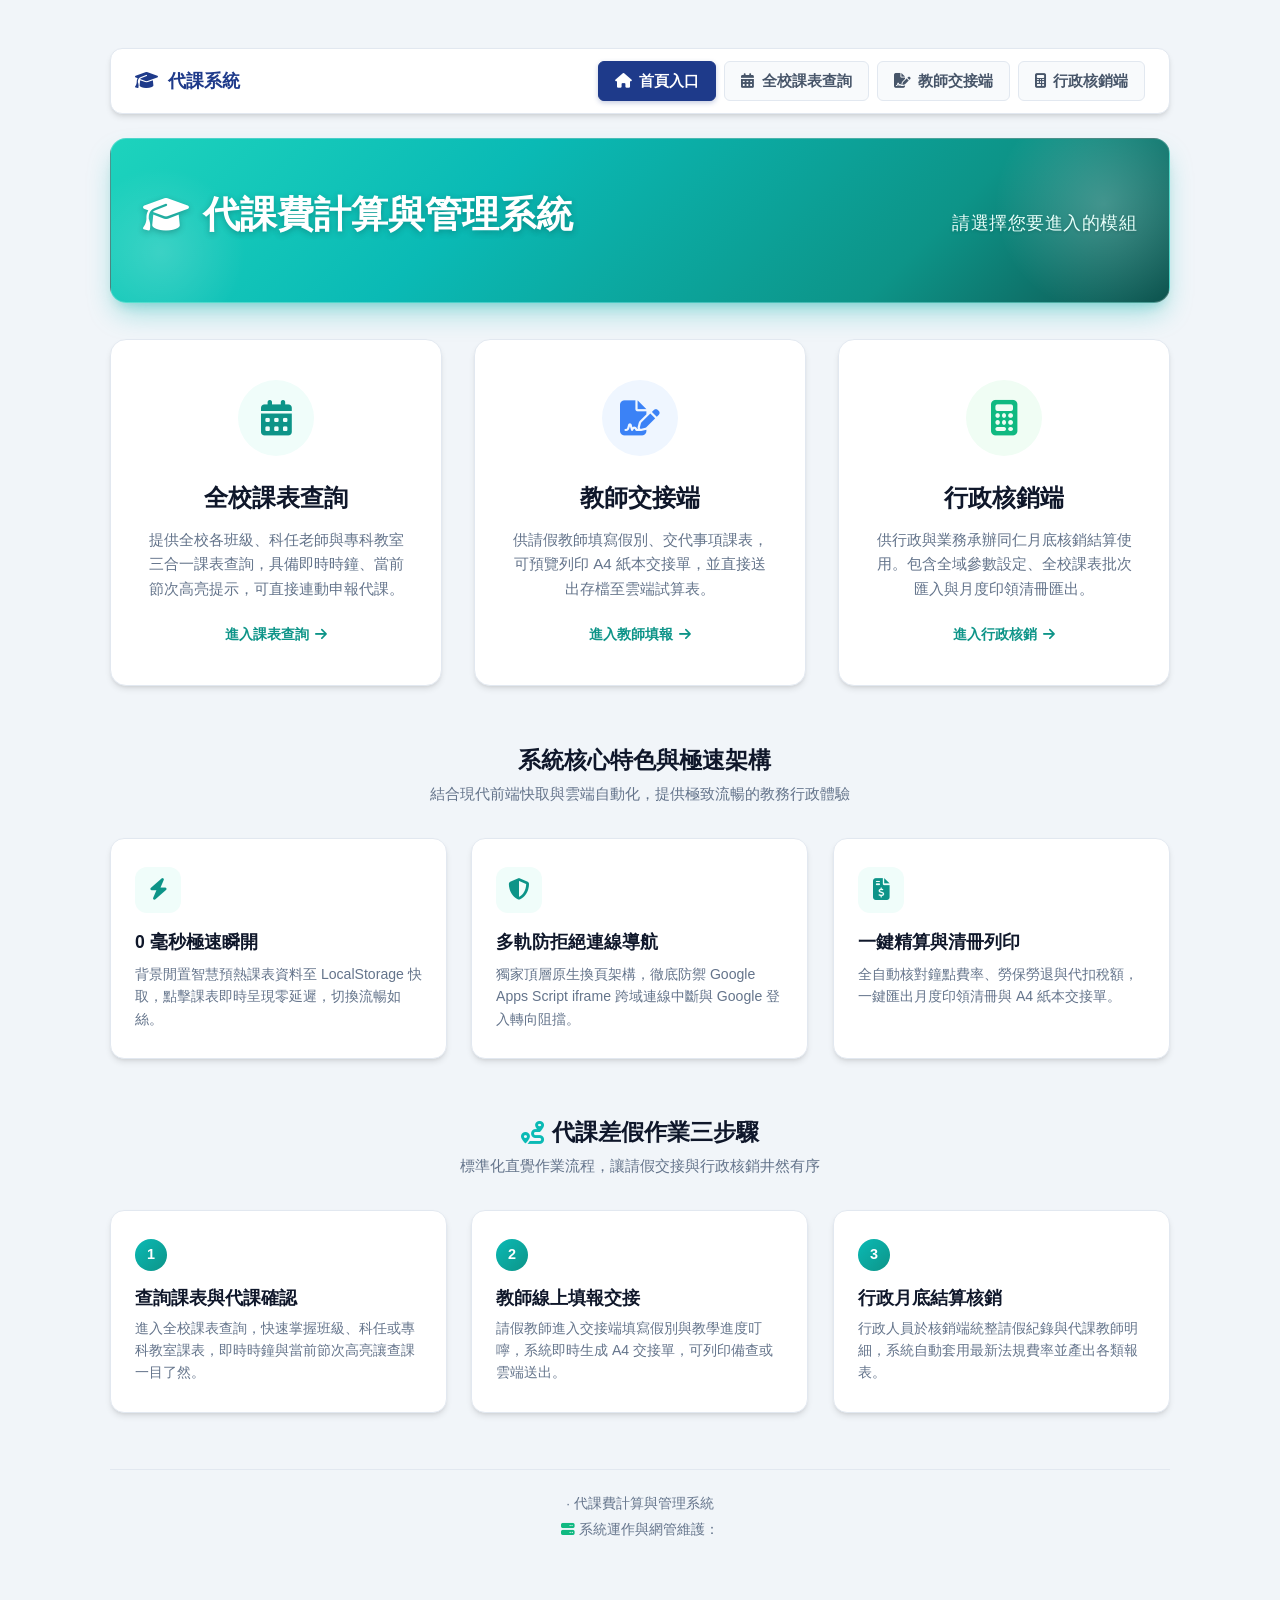
==== index.html @ 01d99219 "feat(ui): apply Tiffany Green header and add scroll-triggered animation system to portal" ====
<!DOCTYPE html>
<html lang="zh-TW">
<head>
  <meta charset="UTF-8">
  <meta name="viewport" content="width=device-width, initial-scale=1.0">
  <title>代課費計算與管理系統 - 入口門戶</title>
  
  <!-- FontAwesome Icons -->
  <link rel="stylesheet" href="https://cdnjs.cloudflare.com/ajax/libs/font-awesome/6.4.0/css/all.min.css">
  
  <style>
/* Modern Design System for Substitute Teacher Fee System */
:root {
  --primary-color: #1e3a8a;
  --primary-hover: #172554;
  --secondary-color: #0284c7;
  --accent-color: #f59e0b;
  --bg-color: #f1f5f9;
  --card-bg: #ffffff;
  --text-color: #1e293b;
  --text-light: #64748b;
  --border-color: #e2e8f0;
  --success-color: #10b981;
  --danger-color: #ef4444;
  --radius-sm: 6px;
  --radius-md: 12px;
  --radius-lg: 16px;
  --shadow: 0 4px 6px -1px rgba(0, 0, 0, 0.1), 0 2px 4px -2px rgba(0, 0, 0, 0.1);
  --shadow-lg: 0 10px 15px -3px rgba(0, 0, 0, 0.1), 0 4px 6px -4px rgba(0, 0, 0, 0.1);
}

* {
  box-sizing: border-box;
  margin: 0;
  padding: 0;
}

body {
  font-family: -apple-system, BlinkMacSystemFont, "Segoe UI", Roboto, "Helvetica Neue", Arial, "Microsoft JhengHei", sans-serif;
  background-color: var(--bg-color);
  color: var(--text-color);
  line-height: 1.5;
  padding: 1.5rem;
}

.container {
  max-width: 1200px;
  margin: 0 auto;
}

/* Top Global Navigation Bar */
.top-navbar {
  display: flex;
  align-items: center;
  justify-content: space-between;
  background: white;
  padding: 0.75rem 1.5rem;
  border-radius: var(--radius-md);
  box-shadow: var(--shadow);
  border: 1px solid var(--border-color);
  margin-bottom: 1.5rem;
  flex-wrap: wrap;
  gap: 0.75rem;
}

.nav-brand {
  font-weight: 800;
  font-size: 1.15rem;
  color: var(--primary-color);
  display: flex;
  align-items: center;
  gap: 0.6rem;
  text-decoration: none;
}

.nav-menu {
  display: flex;
  align-items: center;
  gap: 0.5rem;
  flex-wrap: wrap;
}

.nav-item {
  display: inline-flex;
  align-items: center;
  gap: 0.45rem;
  padding: 0.5rem 1rem;
  border-radius: var(--radius-sm);
  font-size: 0.92rem;
  font-weight: 600;
  text-decoration: none;
  color: #475569;
  transition: all 0.2s ease;
  background: #f8fafc;
  border: 1px solid #e2e8f0;
}

.nav-item:hover {
  color: var(--primary-color);
  background: #eff6ff;
  border-color: #bfdbfe;
}

.nav-item.active {
  color: white;
  background: var(--primary-color);
  border-color: var(--primary-color);
  box-shadow: 0 2px 5px rgba(30, 58, 138, 0.25);
}

/* Header */
header {
  display: flex;
  justify-content: space-between;
  align-items: center;
  margin-bottom: 2rem;
  background: linear-gradient(135deg, var(--primary-color), #0f172a);
  padding: 1.5rem 2rem;
  border-radius: var(--radius-lg);
  color: white;
  box-shadow: var(--shadow);
  gap: 1rem;
  flex-wrap: wrap;
}

header h1 {
  font-size: 1.75rem;
  font-weight: 700;
  display: flex;
  align-items: center;
  gap: 0.75rem;
}

header p {
  color: #93c5fd;
  font-size: 0.9rem;
  margin-top: 0.25rem;
}

/* Portal Specific Styles */
.portal-container {
  max-width: 1060px;
  width: 100%;
  margin: 1.5rem auto;
  text-align: center;
}

/* 頂部 Tiffany Green 滾動進度條 */
.scroll-progress-bar {
  position: fixed;
  top: 0;
  left: 0;
  height: 4px;
  width: 0%;
  background: linear-gradient(90deg, #5eead4 0%, #0abab5 50%, #0d9488 100%);
  box-shadow: 0 0 10px rgba(10, 186, 181, 0.8), 0 0 4px rgba(94, 234, 212, 0.6);
  z-index: 99999;
  transition: width 0.08s ease-out;
  pointer-events: none;
}

/* Portal Header - Tiffany Green 風格 (Pantone 1837 原色調搭配精緻光暈) */
.portal-header {
  position: relative;
  overflow: hidden;
  margin-bottom: 2.25rem;
  background: linear-gradient(135deg, #1dd3bd 0%, #0abab5 35%, #0d9488 75%, #0f544f 100%);
  padding: 3rem 2rem;
  border-radius: var(--radius-lg);
  color: white;
  box-shadow: 0 14px 28px -6px rgba(10, 186, 181, 0.4), 0 8px 12px -6px rgba(13, 148, 136, 0.25);
  border: 1px solid rgba(255, 255, 255, 0.25);
}

.portal-header::before {
  content: '';
  position: absolute;
  top: -45px;
  right: -45px;
  width: 220px;
  height: 220px;
  border-radius: 50%;
  background: radial-gradient(circle, rgba(255, 255, 255, 0.22) 0%, rgba(255, 255, 255, 0) 70%);
  pointer-events: none;
}

.portal-header::after {
  content: '';
  position: absolute;
  bottom: -35px;
  left: -35px;
  width: 170px;
  height: 170px;
  border-radius: 50%;
  background: radial-gradient(circle, rgba(255, 255, 255, 0.16) 0%, rgba(255, 255, 255, 0) 70%);
  pointer-events: none;
}

.portal-header h1 {
  font-size: 2.3rem;
  font-weight: 800;
  color: #ffffff;
  margin-bottom: 0.75rem;
  display: flex;
  align-items: center;
  justify-content: center;
  gap: 0.85rem;
  text-shadow: 0 2px 6px rgba(0, 45, 45, 0.3);
  position: relative;
  z-index: 1;
}

.portal-header p {
  color: #e6fffa;
  font-size: 1.15rem;
  font-weight: 500;
  letter-spacing: 0.5px;
  text-shadow: 0 1px 3px rgba(0, 45, 45, 0.25);
  position: relative;
  z-index: 1;
}

.grid-portal {
  display: grid;
  grid-template-columns: repeat(auto-fit, minmax(310px, 1fr));
  gap: 2rem;
}

.portal-card {
  background: var(--card-bg);
  border: 1px solid var(--border-color);
  border-radius: 16px;
  padding: 2.5rem 2rem;
  text-decoration: none;
  color: var(--text-color);
  box-shadow: var(--shadow);
  transition: all 0.35s cubic-bezier(0.16, 1, 0.3, 1);
  display: flex;
  flex-direction: column;
  align-items: center;
  cursor: pointer;
  position: relative;
  overflow: hidden;
}

.portal-card:hover {
  transform: translateY(-8px);
  box-shadow: 0 20px 25px -5px rgba(0, 0, 0, 0.1), 0 10px 10px -5px rgba(0, 0, 0, 0.04);
  border-color: #0abab5;
}

.icon-wrapper {
  width: 76px;
  height: 76px;
  border-radius: 50%;
  display: flex;
  align-items: center;
  justify-content: center;
  font-size: 2.2rem;
  margin-bottom: 1.5rem;
  transition: all 0.35s cubic-bezier(0.16, 1, 0.3, 1);
}

.portal-card:hover .icon-wrapper {
  transform: scale(1.12);
}

.timetable-card .icon-wrapper {
  background-color: #f0fdfa;
  color: #0d9488;
}

.teacher-card .icon-wrapper {
  background-color: #eff6ff;
  color: #3b82f6;
}

.admin-card .icon-wrapper {
  background-color: #f0fdf4;
  color: #10b981;
}

.portal-card h2 {
  font-size: 1.5rem;
  font-weight: 700;
  margin-bottom: 0.75rem;
  color: #0f172a;
}

.portal-card p {
  color: #64748b;
  font-size: 0.95rem;
  line-height: 1.6;
}

.card-footer-badge {
  margin-top: 1.5rem;
  font-size: 0.85rem;
  font-weight: 600;
  color: #0d9488;
  display: flex;
  align-items: center;
  gap: 0.35rem;
}

/* ============================================================ */
/* Scroll-Triggered 動畫效果系統 (IntersectionObserver)         */
/* ============================================================ */
.scroll-trigger {
  opacity: 0;
  transform: translateY(30px);
  transition: opacity 0.7s cubic-bezier(0.16, 1, 0.3, 1), transform 0.7s cubic-bezier(0.16, 1, 0.3, 1);
  will-change: opacity, transform;
}

.scroll-trigger.from-left {
  transform: translateX(-35px);
}

.scroll-trigger.from-right {
  transform: translateX(35px);
}

.scroll-trigger.scale-up {
  transform: scale(0.95) translateY(15px);
}

/* 滾動進入視窗觸發狀態 */
.scroll-trigger.scroll-in {
  opacity: 1;
  transform: translate(0, 0) scale(1);
}

/* 階梯遞延 (Stagger Delays) */
.stagger-1 { transition-delay: 0.08s; }
.stagger-2 { transition-delay: 0.16s; }
.stagger-3 { transition-delay: 0.24s; }
.stagger-4 { transition-delay: 0.32s; }

/* 回到頂部按鈕 (Floating Back to Top) */
.back-to-top-btn {
  position: fixed;
  bottom: 2rem;
  right: 2rem;
  width: 48px;
  height: 48px;
  border-radius: 50%;
  background: linear-gradient(135deg, #0abab5, #0d9488);
  color: white;
  border: none;
  box-shadow: 0 4px 15px rgba(10, 186, 181, 0.4);
  cursor: pointer;
  display: flex;
  align-items: center;
  justify-content: center;
  font-size: 1.15rem;
  opacity: 0;
  visibility: hidden;
  transform: translateY(20px);
  transition: all 0.3s cubic-bezier(0.16, 1, 0.3, 1);
  z-index: 999;
}

.back-to-top-btn.visible {
  opacity: 1;
  visibility: visible;
  transform: translateY(0);
}

.back-to-top-btn:hover {
  background: linear-gradient(135deg, #2dd4bf, #0abab5);
  transform: translateY(-4px) scale(1.08);
  box-shadow: 0 8px 24px rgba(10, 186, 181, 0.55);
}

/* 系統特色與作業流程展示區塊 */
.portal-section {
  margin-top: 3.5rem;
  text-align: left;
}

.portal-section-header {
  text-align: center;
  margin-bottom: 2rem;
}

.portal-section-header h3 {
  font-size: 1.45rem;
  font-weight: 700;
  color: #0f172a;
  display: flex;
  align-items: center;
  justify-content: center;
  gap: 0.55rem;
}

.portal-section-header p {
  color: #64748b;
  font-size: 0.95rem;
  margin-top: 0.35rem;
}

.features-grid {
  display: grid;
  grid-template-columns: repeat(auto-fit, minmax(260px, 1fr));
  gap: 1.5rem;
}

.feature-box {
  background: white;
  border-radius: 14px;
  padding: 1.75rem 1.5rem;
  border: 1px solid var(--border-color);
  box-shadow: var(--shadow);
  transition: all 0.3s ease;
}

.feature-box:hover {
  transform: translateY(-4px);
  box-shadow: var(--shadow-lg);
  border-color: #0abab5;
}

.feature-box-icon {
  width: 46px;
  height: 46px;
  border-radius: 12px;
  background: #f0fdfa;
  color: #0d9488;
  display: flex;
  align-items: center;
  justify-content: center;
  font-size: 1.35rem;
  margin-bottom: 1rem;
}

.feature-box h4 {
  font-size: 1.1rem;
  font-weight: 700;
  color: #0f172a;
  margin-bottom: 0.45rem;
}

.feature-box p {
  color: #64748b;
  font-size: 0.88rem;
  line-height: 1.6;
}

.workflow-steps {
  display: grid;
  grid-template-columns: repeat(auto-fit, minmax(260px, 1fr));
  gap: 1.5rem;
}

.workflow-card {
  background: white;
  border-radius: 14px;
  padding: 1.75rem 1.5rem;
  border: 1px solid var(--border-color);
  box-shadow: var(--shadow);
  transition: all 0.3s ease;
}

.workflow-card:hover {
  transform: translateY(-4px);
  box-shadow: var(--shadow-lg);
  border-color: #0abab5;
}

.step-badge {
  display: inline-flex;
  align-items: center;
  justify-content: center;
  width: 32px;
  height: 32px;
  border-radius: 50%;
  background: linear-gradient(135deg, #0abab5, #0d9488);
  color: white;
  font-weight: 700;
  font-size: 0.9rem;
  margin-bottom: 0.85rem;
}

.workflow-card h4 {
  font-size: 1.1rem;
  font-weight: 700;
  color: #0f172a;
  margin-bottom: 0.45rem;
}

.workflow-card p {
  color: #64748b;
  font-size: 0.88rem;
  line-height: 1.55;
}

footer {
  margin-top: 3.5rem;
  color: #94a3b8;
  font-size: 0.9rem;
}

/* Badge Styles */
.badge {
  display: inline-block;
  padding: 0.2rem 0.5rem;
  border-radius: 9999px;
  font-size: 0.75rem;
  font-weight: 700;
}

.badge-primary {
  background-color: #dbeafe;
  color: #1e40af;
}

.badge-warning {
  background-color: #fef3c7;
  color: #92400e;
}

@media (prefers-reduced-motion: reduce) {
  .scroll-trigger {
    transition: none !important;
    opacity: 1 !important;
    transform: none !important;
  }
}
  </style>
</head>
<body>
  <!-- 頂部 Tiffany Green 滾動進度條 (Scroll-Triggered Progress Bar) -->
  <div class="scroll-progress-bar" id="scroll-progress"></div>

  <? 
    var rawUrl = (typeof appUrl !== 'undefined' && appUrl) ? appUrl : ((typeof scriptUrl !== 'undefined' && scriptUrl) ? scriptUrl : '');
    var baseNavUrl = rawUrl ? rawUrl.split('?')[0] : '';
  ?>
  <? var settingsData = (typeof systemSettings !== 'undefined' && systemSettings) ? JSON.stringify(systemSettings) : '{}'; ?>
  <script>
    var SERVER_APP_URL = "<?= baseNavUrl ?>";
    var SERVER_SYSTEM_SETTINGS = <?!= settingsData ?>;
  </script>
  
  <div class="portal-container">
    
    <!-- 全域頂部導航選單 (Top Navigation Menu) -->
    <nav class="top-navbar">
      <a href="<?= baseNavUrl ? baseNavUrl : 'javascript:void(0);' ?>" class="nav-brand" target="_top" data-page="" onclick="navTo(''); return false;">
        <i class="fa-solid fa-graduation-cap"></i> <span id="nav-school-name">代課系統</span>
      </a>
      <div class="nav-menu">
        <a href="<?= baseNavUrl ? baseNavUrl : 'javascript:void(0);' ?>" class="nav-item active" target="_top" data-page="" onclick="navTo(''); return false;">
          <i class="fa-solid fa-house"></i> 首頁入口
        </a>
        <a href="<?= baseNavUrl ? baseNavUrl + '?page=timetable' : 'javascript:void(0);' ?>" class="nav-item" target="_top" data-page="timetable" onclick="navTo('timetable'); return false;">
          <i class="fa-solid fa-calendar-days"></i> 全校課表查詢
        </a>
        <a href="<?= baseNavUrl ? baseNavUrl + '?page=teacher' : 'javascript:void(0);' ?>" class="nav-item" target="_top" data-page="teacher" onclick="navTo('teacher'); return false;">
          <i class="fa-solid fa-file-signature"></i> 教師交接端
        </a>
        <a href="<?= baseNavUrl ? baseNavUrl + '?page=admin' : 'javascript:void(0);' ?>" class="nav-item" target="_top" data-page="admin" onclick="navTo('admin'); return false;">
          <i class="fa-solid fa-calculator"></i> 行政核銷端
        </a>
      </div>
    </nav>

    <!-- 首頁標題橫幅 - Tiffany Green (Scroll-Triggered) -->
    <header class="portal-header scroll-trigger scale-up">
      <h1><i class="fa-solid fa-graduation-cap"></i> 代課費計算與管理系統</h1>
      <p id="portal-sub-text">請選擇您要進入的模組</p>
    </header>
    
    <div class="grid-portal">

      <!-- Timetable Portal Link (NEW) -->
      <a href="<?= appUrl ?>?page=timetable" class="portal-card timetable-card scroll-trigger stagger-1" target="_top" onclick="navTo('timetable'); return false;">
        <div class="icon-wrapper">
          <i class="fa-solid fa-calendar-days"></i>
        </div>
        <h2>全校課表查詢</h2>
        <p>提供全校各班級、科任老師與專科教室三合一課表查詢，具備即時時鐘、當前節次高亮提示，可直接連動申報代課。</p>
        <div class="card-footer-badge">
          <span>進入課表查詢</span> <i class="fa-solid fa-arrow-right"></i>
        </div>
      </a>
      
      <!-- Teacher Portal Link -->
      <a href="<?= appUrl ?>?page=teacher" class="portal-card teacher-card scroll-trigger stagger-2" target="_top" onclick="navTo('teacher'); return false;">
        <div class="icon-wrapper">
          <i class="fa-solid fa-file-signature"></i>
        </div>
        <h2>教師交接端</h2>
        <p>供請假教師填寫假別、交代事項課表，可預覽列印 A4 紙本交接單，並直接送出存檔至雲端試算表。</p>
        <div class="card-footer-badge">
          <span>進入教師填報</span> <i class="fa-solid fa-arrow-right"></i>
        </div>
      </a>
      
      <!-- Admin Portal Link -->
      <a href="<?= appUrl ?>?page=admin" class="portal-card admin-card scroll-trigger stagger-3" target="_top" onclick="navTo('admin'); return false;">
        <div class="icon-wrapper">
          <i class="fa-solid fa-calculator"></i>
        </div>
        <h2>行政核銷端</h2>
        <p>供行政與業務承辦同仁月底核銷結算使用。包含全域參數設定、全校課表批次匯入與月度印領清冊匯出。</p>
        <div class="card-footer-badge">
          <span>進入行政核銷</span> <i class="fa-solid fa-arrow-right"></i>
        </div>
      </a>
      
    </div>

    <!-- 核心功能與特色亮點 (Scroll-Triggered) -->
    <div class="portal-section scroll-trigger">
      <div class="portal-section-header">
        <h3><i class="fa-solid fa-sparkles" style="color: #0abab5;"></i> 系統核心特色與極速架構</h3>
        <p>結合現代前端快取與雲端自動化，提供極致流暢的教務行政體驗</p>
      </div>
      <div class="features-grid">
        <div class="feature-box scroll-trigger stagger-1">
          <div class="feature-box-icon"><i class="fa-solid fa-bolt"></i></div>
          <h4>0 毫秒極速瞬開</h4>
          <p>背景閒置智慧預熱課表資料至 LocalStorage 快取，點擊課表即時呈現零延遲，切換流暢如絲。</p>
        </div>
        <div class="feature-box scroll-trigger stagger-2">
          <div class="feature-box-icon"><i class="fa-solid fa-shield-halved"></i></div>
          <h4>多軌防拒絕連線導航</h4>
          <p>獨家頂層原生換頁架構，徹底防禦 Google Apps Script iframe 跨域連線中斷與 Google 登入轉向阻擋。</p>
        </div>
        <div class="feature-box scroll-trigger stagger-3">
          <div class="feature-box-icon"><i class="fa-solid fa-file-invoice-dollar"></i></div>
          <h4>一鍵精算與清冊列印</h4>
          <p>全自動核對鐘點費率、勞保勞退與代扣稅額，一鍵匯出月度印領清冊與 A4 紙本交接單。</p>
        </div>
      </div>
    </div>

    <!-- 作業流程指引 (Scroll-Triggered) -->
    <div class="portal-section scroll-trigger">
      <div class="portal-section-header">
        <h3><i class="fa-solid fa-route" style="color: #0abab5;"></i> 代課差假作業三步驟</h3>
        <p>標準化直覺作業流程，讓請假交接與行政核銷井然有序</p>
      </div>
      <div class="workflow-steps">
        <div class="workflow-card scroll-trigger stagger-1">
          <div class="step-badge">1</div>
          <h4>查詢課表與代課確認</h4>
          <p>進入全校課表查詢，快速掌握班級、科任或專科教室課表，即時時鐘與當前節次高亮讓查課一目了然。</p>
        </div>
        <div class="workflow-card scroll-trigger stagger-2">
          <div class="step-badge">2</div>
          <h4>教師線上填報交接</h4>
          <p>請假教師進入交接端填寫假別與教學進度叮嚀，系統即時生成 A4 交接單，可列印備查或雲端送出。</p>
        </div>
        <div class="workflow-card scroll-trigger stagger-3">
          <div class="step-badge">3</div>
          <h4>行政月底結算核銷</h4>
          <p>行政人員於核銷端統整請假紀錄與代課教師明細，系統自動套用最新法規費率並產出各類報表。</p>
        </div>
      </div>
    </div>
    
    <!-- 系統維護人員頁尾資訊 -->
    <footer style="text-align: center; padding: 1.5rem 1rem; margin-top: 3.5rem; border-top: 1px solid var(--border-color); color: var(--text-light); font-size: 0.85rem;">
      <div><span id="footer-school-name"><?= (typeof currentSchool !== 'undefined' && currentSchool) ? currentSchool : '馬鳴國小' ?></span> · 代課費計算與管理系統</div>
      <div style="margin-top: 0.35rem;">
        <i class="fa-solid fa-server" style="color: #10b981;"></i> 系統運作與網管維護：<strong id="footer-maintainer" style="color: var(--text-color);"><?= (typeof currentMaintainer !== 'undefined' && currentMaintainer) ? currentMaintainer : '資訊執秘 蔡志益' ?></strong>
      </div>
    </footer>
    
  </div>

  <!-- 回到頂部浮動按鈕 (Scroll-Triggered Back-to-Top) -->
  <button class="back-to-top-btn" id="back-to-top" title="回到頂部" aria-label="回到頂部" onclick="window.scrollTo({top: 0, behavior: 'smooth'}); return false;">
    <i class="fa-solid fa-arrow-up"></i>
  </button>

  <script>
    // 取得絕對可靠的 GAS Web App 基底 URL (多軌備援，嚴格排斥 googleusercontent)
    function getSafeBaseUrl() {
      var sUrl = (typeof SERVER_APP_URL !== 'undefined' && SERVER_APP_URL) ? String(SERVER_APP_URL).trim() : '';
      if (!sUrl && typeof serverUrl !== 'undefined' && serverUrl) {
        sUrl = String(serverUrl).trim();
      }
      if (sUrl && sUrl.indexOf('https://script.google.com') === 0) {
        return sUrl.split('?')[0];
      }
      if (typeof document !== 'undefined' && document.referrer && document.referrer.indexOf('https://script.google.com') === 0) {
        return document.referrer.split('?')[0];
      }
      try {
        var stored = localStorage.getItem('gas_web_app_url');
        if (stored && stored.indexOf('https://script.google.com') === 0) {
          return stored.trim().split('?')[0];
        }
      } catch (e) {}
      if (typeof window !== 'undefined' && window.location && window.location.href && window.location.href.indexOf('https://script.google.com') === 0) {
        return window.location.href.split('?')[0];
      }
      if (sUrl && sUrl.indexOf('http') === 0 && sUrl.indexOf('googleusercontent.com') === -1) {
        return sUrl.split('?')[0];
      }
      return '';
    }

    // 頂層安全導航跳轉 (專門解決 GAS iframe 跨域被攔截與拒絕連線問題)
    function navTo(page, params) {
      var baseUrl = getSafeBaseUrl();
      var target = baseUrl;

      if (page) {
        target = baseUrl ? (baseUrl + '?page=' + encodeURIComponent(page)) : ('?page=' + encodeURIComponent(page));
      }

      if (params && typeof params === 'object') {
        var qs = [];
        for (var k in params) {
          if (params[k] !== undefined && params[k] !== null && params[k] !== '') {
            qs.push(encodeURIComponent(k) + '=' + encodeURIComponent(params[k]));
          }
        }
        if (qs.length > 0) {
          target += (target.indexOf('?') === -1 ? '?' : '&') + qs.join('&');
        }
      }

      // 1. 最核心機制：動態建立 <a target="_top"> 觸發原生使用者點擊
      try {
        var link = document.createElement('a');
        link.href = target;
        link.target = '_top';
        link.style.display = 'none';
        document.body.appendChild(link);
        link.click();
        setTimeout(function() {
          if (link && link.parentNode) link.parentNode.removeChild(link);
        }, 200);
        return;
      } catch (e) {}

      // 2. 備援跳轉
      try {
        if (window.top && window.top !== window) {
          window.top.location.href = target;
          return;
        }
      } catch (e) {}

      window.location.href = target;
    }

    // 動態更新導覽列所有超連結 href
    function updateNavbarHrefs() {
      var base = getSafeBaseUrl();
      if (!base) return;
      document.querySelectorAll('.top-navbar a[data-page]').forEach(function(el) {
        var p = el.getAttribute('data-page');
        el.href = p ? (base + '?page=' + p) : base;
      });
      document.querySelectorAll('.grid-portal a.portal-card').forEach(function(el) {
        var href = el.getAttribute('href') || '';
        if (href.indexOf('?page=') !== -1) {
          var p = href.split('?page=')[1].split('&')[0];
          el.href = base + '?page=' + p;
        }
      });
    }

    try {
      updateNavbarHrefs();
    } catch (e) {}

    const isGasEnv = typeof google !== 'undefined' && google.script && google.script.run;
    function applySchoolName(settings) {
      if (!settings) return;
      if (settings.school_name) {
        document.title = `${settings.school_name} - 代課費計算與管理系統`;
        document.getElementById('nav-school-name').textContent = settings.school_name;
        document.getElementById('portal-sub-text').textContent = `${settings.school_name} 專屬 ─ 請選擇您要進入的模組`;
        document.getElementById('footer-school-name').textContent = settings.school_name;
      }
      const mTitle = settings.maintainer_title || settings.admin_title || '資訊執秘';
      const mName = settings.maintainer_name || settings.admin_name || '蔡志益';
      const footerM = document.getElementById('footer-maintainer');
      if (footerM) footerM.textContent = `${mTitle} ${mName}`;
    }
    if (typeof SERVER_SYSTEM_SETTINGS !== 'undefined' && SERVER_SYSTEM_SETTINGS) {
      applySchoolName(SERVER_SYSTEM_SETTINGS);
    }
    if (isGasEnv) {
      google.script.run.withSuccessHandler(applySchoolName).getSystemSettingsData();
    }

    // ============================================================
    // ⚡ 全校課表背景極速預載 (Idle Prefetching)
    // 當使用者在首頁停留時，利用瀏覽器閒置時間在背景預熱課表存入 LocalStorage，
    // 讓使用者稍後點進課表時達到 0 毫秒極速瞬開！
    // ============================================================
    function prefetchTimetableData() {
      const CACHE_KEY = 'sub_timetable_data_cache_v2';
      const CACHE_TIME_KEY = 'sub_timetable_cache_timestamp';
      try {
        const cachedTime = Number(localStorage.getItem(CACHE_TIME_KEY) || 0);
        // 若快取時間在 1 小時內且已有資料，代表已極新，不重複消耗請求
        if (Date.now() - cachedTime < 60 * 60 * 1000 && localStorage.getItem(CACHE_KEY)) {
          return;
        }
      } catch (e) {}

      if (isGasEnv) {
        google.script.run
          .withSuccessHandler(function(res) {
            try {
              var data = (res && res.success && res.data) ? res.data : res;
              if (data && (data.classes || data.db)) {
                localStorage.setItem(CACHE_KEY, JSON.stringify(data));
                localStorage.setItem(CACHE_TIME_KEY, String(Date.now()));
                console.log("⚡ [預載完成] 全校課表已在背景安靜預熱至 LocalStorage！");
              }
            } catch (err) {}
          })
          .getScheduleData();
      }
    }

    setTimeout(function() {
      if ('requestIdleCallback' in window) {
        window.requestIdleCallback(prefetchTimetableData);
      } else {
        prefetchTimetableData();
      }
    }, 350);

    // ============================================================
    // 🌟 Scroll-Triggered 動畫效果與進度指示器 (IntersectionObserver)
    // ============================================================
    function initScrollTrigger() {
      const scrollElements = document.querySelectorAll('.scroll-trigger');

      if ('IntersectionObserver' in window) {
        const observer = new IntersectionObserver(function(entries, obs) {
          entries.forEach(function(entry) {
            if (entry.isIntersecting) {
              entry.target.classList.add('scroll-in');
              // 進場後解除觀察以最佳化效能與資源釋放
              obs.unobserve(entry.target);
            }
          });
        }, {
          root: null,
          threshold: 0.1,
          rootMargin: '0px 0px -30px 0px'
        });

        scrollElements.forEach(function(el) {
          observer.observe(el);
        });
      } else {
        // 舊型瀏覽器降級相容：直接全部浮現
        scrollElements.forEach(function(el) {
          el.classList.add('scroll-in');
        });
      }

      // 頂部 Tiffany 滾動進度條與回到頂部按鈕即時動態計算
      const progressBar = document.getElementById('scroll-progress');
      const backToTopBtn = document.getElementById('back-to-top');

      function handleScroll() {
        const winScroll = document.documentElement.scrollTop || document.body.scrollTop;
        const scrollHeight = document.documentElement.scrollHeight - document.documentElement.clientHeight;

        if (progressBar) {
          const scrolledPercent = scrollHeight > 0 ? (winScroll / scrollHeight) * 100 : 0;
          progressBar.style.width = scrolledPercent + '%';
        }

        if (backToTopBtn) {
          if (winScroll > 220) {
            backToTopBtn.classList.add('visible');
          } else {
            backToTopBtn.classList.remove('visible');
          }
        }
      }

      window.addEventListener('scroll', handleScroll, { passive: true });
      handleScroll();
    }

    if (document.readyState === 'loading') {
      document.addEventListener('DOMContentLoaded', initScrollTrigger);
    } else {
      initScrollTrigger();
    }
  </script>
</body>
</html>
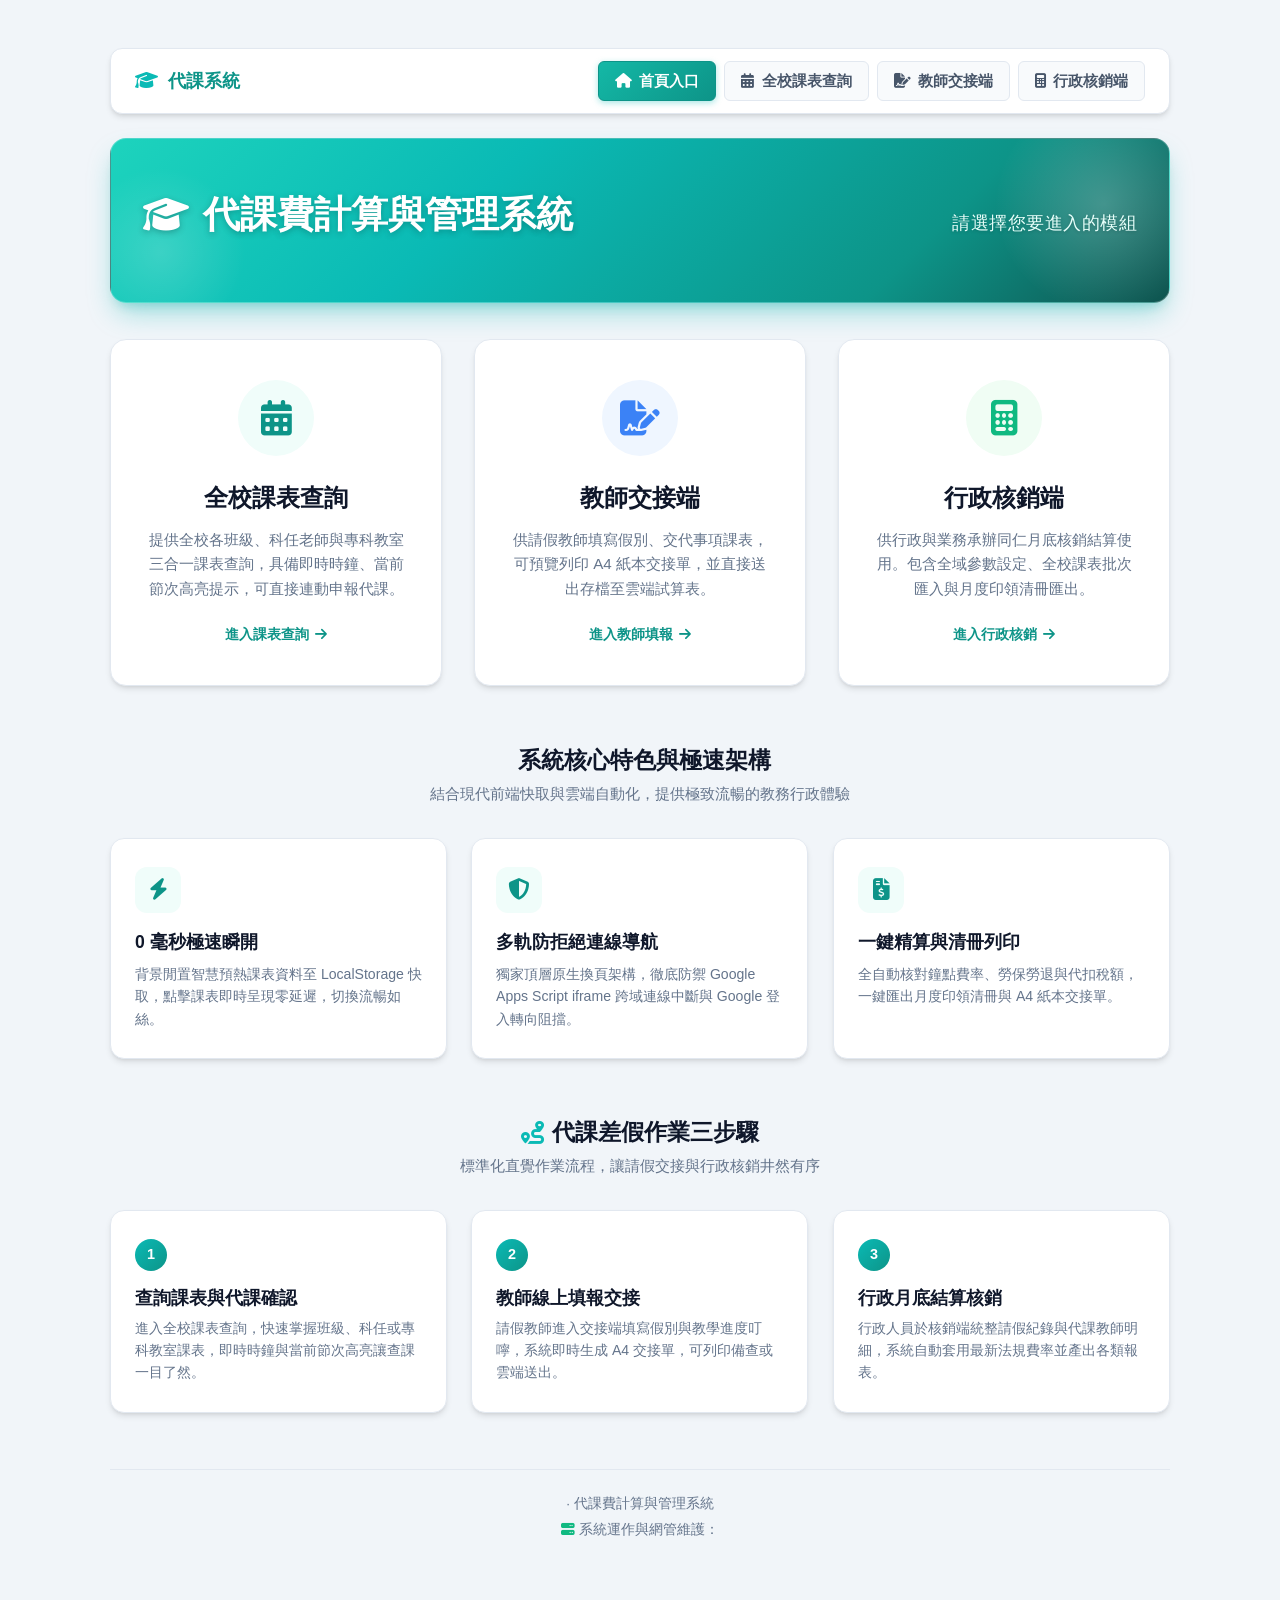
==== commit a750a8e1: "style: apply Tiffany Green header and menu themes across all pages" ====
--- a/index.html
+++ b/index.html
@@ -48,7 +48,7 @@
   margin: 0 auto;
 }
 
-/* Top Global Navigation Bar */
+/* Top Global Navigation Bar - Tiffany Green Theme */
 .top-navbar {
   display: flex;
   align-items: center;
@@ -66,11 +66,20 @@
 .nav-brand {
   font-weight: 800;
   font-size: 1.15rem;
-  color: var(--primary-color);
+  color: #0d9488;
   display: flex;
   align-items: center;
   gap: 0.6rem;
   text-decoration: none;
+  transition: all 0.2s ease;
+}
+
+.nav-brand i {
+  color: #0abab5;
+}
+
+.nav-brand:hover {
+  color: #0f766e;
 }
 
 .nav-menu {
@@ -96,16 +105,16 @@
 }
 
 .nav-item:hover {
-  color: var(--primary-color);
-  background: #eff6ff;
-  border-color: #bfdbfe;
+  color: #0f766e;
+  background: #f0fdfa;
+  border-color: #99f6e4;
 }
 
 .nav-item.active {
   color: white;
-  background: var(--primary-color);
-  border-color: var(--primary-color);
-  box-shadow: 0 2px 5px rgba(30, 58, 138, 0.25);
+  background: linear-gradient(135deg, #14b8a6 0%, #0d9488 100%);
+  border-color: #0d9488;
+  box-shadow: 0 2px 6px rgba(10, 186, 181, 0.35);
 }
 
 /* Header */
